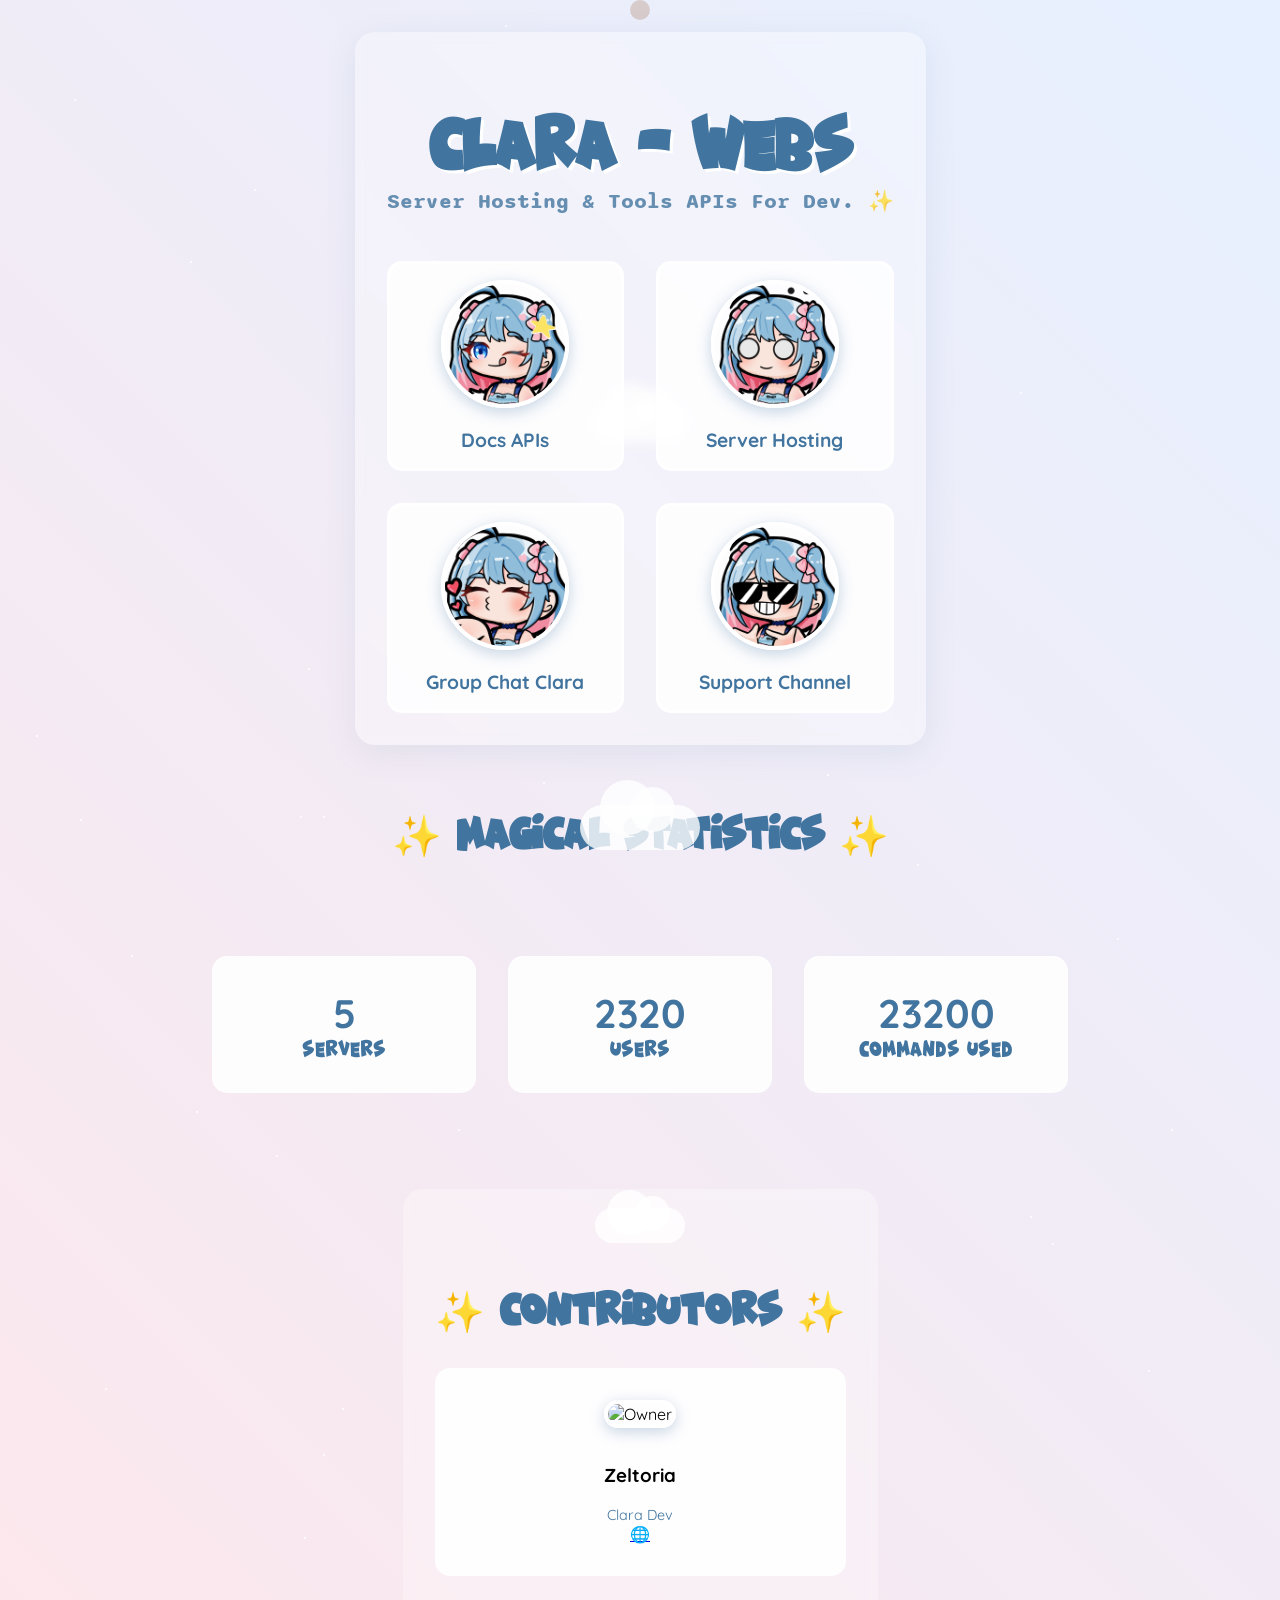
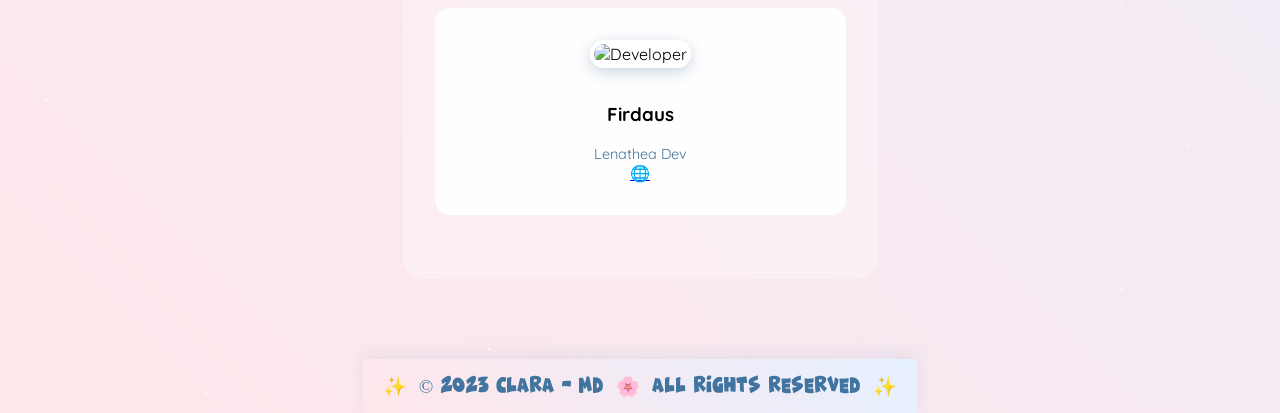
==== index.html @ 3f77d364 "Update index.html" ====
<!DOCTYPE html>
  <html lang="en">
  <head>
      <meta charset="UTF-8">
      <meta name="viewport" content="width=device-width, initial-scale=1.0">
      <title>Clara - MD ✨</title>
      <link href="https://fonts.googleapis.com/css2?family=Varela+Round&display=swap" rel="stylesheet">
<link href="https://fonts.googleapis.com/css2?family=Quicksand:wght@400;500;600&display=swap" rel="stylesheet">
<link rel="icon" type="image/png" href="preview.png">
<link rel="apple-touch-icon" href="preview.png">
<link rel="shortcut icon" type="image/png" href="preview.png">
<meta name="description" content="Clara - Your Kawaii Whatsapp Bot Companion with amazing features and cute interactions">
<meta name="keywords" content="whatsapp bot, clara, kawaii, anime, cute bot">
<meta property="og:title" content="Clara - MD ✨">
<meta property="og:description" content="Your Kawaii Assistant for Whatsapp Tools">
<meta property="og:image" content="preview.png">
<link rel="preload" href="Funny & Cute.otf" as="font" type="font/otf" crossorigin>
<link rel="preconnect" href="https://fonts.googleapis.com">
<meta name="theme-color" content="#41749e">
<meta property="og:image:type" content="image/png">
<meta property="og:image:width" content="1200">
<meta property="og:image:height" content="630">
<meta name="twitter:card" content="summary_large_image">
<meta name="twitter:image" content="preview.png">
<audio autoplay loop hidden>
  <source src="song.mp3" type="audio/mpeg">
</audio>
      <style>
@import url('https://fonts.googleapis.com/css2?family=Quicksand:wght@300;400;500;600;700&display=swap');

body {
    font-family: 'Quicksand', sans-serif;
    font-weight: 400;
}

p, span, div {
    font-family: 'Quicksand', sans-serif;
    font-weight: 400;
}

strong, b {
    font-weight: 600;
}

          @font-face {
              font-family: 'FunnyAndCute';
              src: url('Funny & Cute.otf') format('opentype');
          }
          body {
    font-family: 'Quicksand', sans-serif;
}

@font-face {
    font-family: 'Sono-Bold';
    src: url('../Sono-Bold.woff2') format('woff2');
}



.sparkle-emoji {
    color: inherit;
    filter: 
        hue-rotate(45deg) 
        saturate(150%) 
        drop-shadow(0 0 2px #a8d8ff)
        drop-shadow(0 0 2px #ffb7d1);
    animation: sparkle-colors 2s infinite;
}

@keyframes sparkle-colors {
    0% { filter: hue-rotate(0deg) saturate(150%) drop-shadow(0 0 2px #a8d8ff); }
    50% { filter: hue-rotate(45deg) saturate(150%) drop-shadow(0 0 2px #ffb7d1); }
    100% { filter: hue-rotate(0deg) saturate(150%) drop-shadow(0 0 2px #a8d8ff); }
}

@keyframes shimmer {
    0% { background-position: 200% 0; }
    100% { background-position: -200% 0; }
}

          body {
              margin: 0;
              padding: 0;
              background: linear-gradient(45deg, #ffe6ea, #e6f0ff);
              font-family: 'Arial', sans-serif;
              display: flex;
              flex-direction: column;
              align-items: center;
              min-height: 100vh;
              overflow-x: hidden;
              position: relative;
          }

          .cloud {
              position: absolute;
              background: rgba(255, 255, 255, 0.8);
              border-radius: 50px;
              animation: float linear infinite;
              z-index: 1;
          }

          .cloud::before,
          .cloud::after {
              content: '';
              position: absolute;
              background: rgba(255, 255, 255, 0.8);
              border-radius: 50%;
          }

          .cloud-1 {
              width: 100px;
              height: 40px;
              top: 20%;
              animation-duration: 30s;
          }

          .cloud-1::before {
              width: 50px;
              height: 50px;
              top: -20px;
              left: 15px;
          }

          .cloud-1::after {
              width: 40px;
              height: 40px;
              top: -15px;
              left: 45px;
          }

          .cloud-2 {
              width: 120px;
              height: 45px;
              top: 40%;
              animation-duration: 35s;
              animation-delay: -15s;
          }

          .cloud-2::before {
              width: 55px;
              height: 55px;
              top: -25px;
              left: 20px;
          }

          .cloud-2::after {
              width: 45px;
              height: 45px;
              top: -18px;
              left: 50px;
          }

          .cloud-3 {
              width: 90px;
              height: 35px;
              top: 60%;
              animation-duration: 25s;
              animation-delay: -5s;
          }

          .cloud-3::before {
              width: 45px;
              height: 45px;
              top: -18px;
              left: 12px;
          }

          .cloud-3::after {
              width: 35px;
              height: 35px;
              top: -12px;
              left: 40px;
          }

          @keyframes float {
              from {
                  transform: translateX(-200px);
                  left: -200px;
              }
              to {
                  transform: translateX(calc(100vw + 200px));
                  left: 100%;
              }
          }

          .stars {
              position: absolute;
              width: 100%;
              height: 100%;
              pointer-events: none;
              animation: twinkle 1.5s infinite alternate;
          }

          @keyframes twinkle {
              0% { opacity: 0.3; }
              100% { opacity: 0.7; }
          }

          .container {
              text-align: center;
              padding: 2rem;
              max-width: 1200px;
              position: relative;
              z-index: 2;
              background: rgba(255, 255, 255, 0.3);
              backdrop-filter: blur(5px);
              border-radius: 20px;
              box-shadow: 0 8px 32px rgba(65, 116, 158, 0.1);
              margin: 2rem;
          }

          h1 {
              font-family: 'FunnyAndCute', cursive;
              font-size: 4rem;
              color: #41749e;
              text-shadow: 3px 3px 0px #ffffff;
              margin-bottom: 0.5rem;
              animation: wobble 2s ease-in-out infinite;
          }

          .slogan {
    font-family: 'Sono-Bold', cursive;
    font-size: 1.3rem;
    color: #41749e;
    opacity: 0.8;
    margin-bottom: 2rem;
    animation: bounce 2s ease-in-out infinite;
}

          .button-container {
              display: grid;
              grid-template-columns: repeat(auto-fit, minmax(200px, 1fr));
              gap: 2rem;
              margin-top: 3rem;
          }
            .button {
                position: relative;
                transition: all 0.4s cubic-bezier(0.175, 0.885, 0.32, 1.275);
                background: rgba(255, 255, 255, 0.8);
                border: 3px solid rgba(255, 255, 255, 0.9);
                text-decoration: none;
                padding: 1rem;
                border-radius: 15px;
            }

            .button:hover {
                transform: translateY(-8px) scale(1.05);
                background: rgba(255, 255, 255, 0.95);
                box-shadow: 0 15px 30px rgba(65, 116, 158, 0.2);
            }

            .button img {
                width: 120px;
                height: 120px;
                border-radius: 50%;
                border: 4px solid #ffffff;
                box-shadow: 0 4px 15px rgba(65, 116, 158, 0.3);
                transition: transform 0.5s cubic-bezier(0.68, -0.55, 0.265, 1.55);
            }

            .button:hover img {
                transform: rotate(10deg) scale(1.1);
            }
          .button span {
              display: block;
              margin-top: 1rem;
              color: #41749e;
              font-size: 1.2rem;
              font-weight: bold;
          }

          @keyframes wobble {
              0%, 100% { transform: rotate(-3deg); }
              50% { transform: rotate(3deg); }
          }

          @keyframes bounce {
              0%, 100% { transform: translateY(0); }
              50% { transform: translateY(-10px); }
          }

          /* Cute Preloader */
          .preloader {
              position: fixed;
              top: 0;
              left: 0;
              width: 100%;
              height: 100%;
              background: linear-gradient(45deg, #ffe6ea, #e6f0ff);
              display: flex;
              flex-direction: column;
              justify-content: center;
              align-items: center;
              z-index: 9999;
              transition: opacity 0.5s ease-out;
          }
            .loading-cat {
                width: 120px;
                height: 120px;
                background: linear-gradient(45deg, #fff, #ffe6ea);
                border-radius: 50%;
                position: relative;
                animation: catBounce 1.2s ease-in-out infinite alternate;
                box-shadow: 0 10px 25px rgba(65, 116, 158, 0.2);
            }

            .loading-cat::before {
                content: '(^･ω･^)';
                position: absolute;
                font-size: 24px;
                color: #41749e;
                width: 100%;
                text-align: center;
                top: 35%;
            }

            @keyframes catBounce {
                0% { transform: translateY(0) scale(1); }
                100% { transform: translateY(-20px) scale(1.1); }
            }
          .loading-text {
              margin-top: 20px;
              font-family: 'FunnyAndCute', cursive;
              color: #41749e;
              font-size: 1.5rem;
          }

          /* Floating Elements */
          .floating-emoji {
              position: fixed;
              font-size: 24px;
              pointer-events: none;
              animation: float-up 5s cubic-bezier(0.4, 0, 0.2, 1) forwards;
              filter: drop-shadow(0 2px 4px rgba(0, 0, 0, 0.1));
              z-index: 3;
          }

          @keyframes float-up {
              0% { transform: translateY(0) rotate(0deg) scale(1); opacity: 1; }
              50% { transform: translateY(-50vh) rotate(180deg) scale(1.5); opacity: 0.8; }
              100% { transform: translateY(-100vh) rotate(360deg) scale(1); opacity: 0; }
          }
          /* Interactive Cursor */
          .custom-cursor {
              width: 20px;
              height: 20px;
              background: rgba(65, 116, 158, 0.3);
              border-radius: 50%;
              position: fixed;
              pointer-events: none;
              z-index: 9999;
              mix-blend-mode: difference;
              transition: transform 0.1s ease;
          }

          /* Enhanced Button Styles */
          .button {
              transform-style: preserve-3d;
              perspective: 1000px;
          }

          .button:hover {
              transform: translateY(-5px) scale(1.05) rotateY(10deg);
          }
            .button::after {
                position: absolute;
                top: -10px;
                right: -10px;
                background: linear-gradient(45deg, #ff6b88, #ff99ac);
                color: white;
                padding: 8px;
                border-radius: 50%;
                font-size: 14px;
                opacity: 0;
                transform: scale(0) rotate(-45deg);
                transition: 0.4s cubic-bezier(0.175, 0.885, 0.32, 1.275);
                box-shadow: 0 3px 10px rgba(255, 107, 136, 0.3);
            }

            .button:hover::after {
                opacity: 1;
                transform: scale(1.2) rotate(0deg);
            }
          /* Music Note Animation */
          .music-notes {
              position: absolute;
              font-size: 20px;
              color: #41749e;
              opacity: 0;
              animation: float-notes 2s linear infinite;
          }

          .features-section {
    margin-top: 4rem;
    padding: 2rem;
}

.kawaii-title {
    font-family: 'FunnyAndCute', cursive;
    color: #41749e;
    font-size: 2.5rem;
    text-align: center;
    margin-bottom: 2rem;
    animation: bounce 2s infinite;
}

.feature-cards {
    display: grid;
    grid-template-columns: repeat(auto-fit, minmax(250px, 1fr));
    gap: 2rem;
    padding: 1rem;
}

.feature-card {
    background: rgba(255, 255, 255, 0.9);
    border-radius: 20px;
    padding: 2rem;
    text-align: center;
    transition: transform 0.3s;
    cursor: pointer;
}

.feature-card:hover {
    transform: translateY(-10px) scale(1.02);
}

.card-icon {
    font-size: 3rem;
    margin-bottom: 1rem;
}

.stats-section {
    display: flex;
    justify-content: space-around;
    margin: 4rem 0;
    flex-wrap: wrap;
    gap: 2rem;
}

.stat-counter {
    text-align: center;
    background: rgba(255, 255, 255, 0.9);
    padding: 2rem;
    border-radius: 15px;
    min-width: 200px;
}

.count {
    font-size: 2.5rem;
    color: #41749e;
    font-weight: bold;
    display: block;
}

.label {
    font-family: 'FunnyAndCute', cursive;
    color: #41749e;
    font-size: 1.2rem;
}

/* Add to existing styles */
@media (max-width: 768px) {
    .container {
        margin: 1rem;
        padding: 1rem;
    }
    
    h1 {
        font-size: 3rem;
    }
    
    .button-container {
        grid-template-columns: 1fr;
    }
    
    .stats-section {
        flex-direction: column;
        align-items: center;
    }
}

.kawaii-footer {
    text-align: center;
    padding: 15px;
    background: linear-gradient(45deg, #ffe6ea, #e6f0ff);
    color: #41749e;
    font-family: 'FunnyAndCute', cursive;
    font-size: 1.2rem;
    margin-top: 3rem;
    box-shadow: 0 -5px 15px rgba(65, 116, 158, 0.1);
}

.kawaii-footer span {
    display: inline-block;
    margin: 0 5px;
    transform-origin: center;
    animation: sparkle 1.5s infinite;
}

@keyframes sparkle {
    0% { transform: scale(1) rotate(0deg); }
    50% { transform: scale(1.2) rotate(5deg); }
    100% { transform: scale(1) rotate(0deg); }
}

.sparkle {
    position: absolute;
    pointer-events: none;
    background: white;
    border-radius: 50%;
    transform: scale(0);
    animation: sparkleAnimation 0.8s ease-in-out forwards;
}

@keyframes sparkleAnimation {
    0% { transform: scale(0) rotate(0deg); opacity: 1; }
    100% { transform: scale(1) rotate(180deg); opacity: 0; }
}


          @keyframes float-notes {
              0% { transform: translateY(0) rotate(0deg); opacity: 0; }
              50% { opacity: 1; }
              100% { transform: translateY(-50px) rotate(20deg); opacity: 0; }
          }
      </style>
  </head>
  <body>
      <!-- Preloader -->
      <div class="preloader">
          <div class="loading-cat"></div>
          <div class="loading-text">Loading....</div>
      </div>

      <!-- Custom Cursor -->
      <div class="custom-cursor"></div>

      <div class="cloud cloud-1"></div>
      <div class="cloud cloud-2"></div>
      <div class="cloud cloud-3"></div>
      <div class="stars"></div>
      <div class="container">
          <h1>Clara - Webs</h1>
          <div class="slogan">Server Hosting & Tools APIs For Dev. ✨</div>
          <div class="button-container" role="navigation" aria-label="Main navigation">
              <a href="https://api.clara-web.site" class="button" aria-label="View Commands">
                  <img src="command.png" alt="Commands Icon" loading="lazy">
                  <span>Docs APIs</span>
              </a>
              <a href="https://wa.me/6285783108035?text=.menu" class="button" aria-label="View Features">
                  <img src="feature.png" alt="Features Icon" loading="lazy">
                  <span>Server Hosting</span>
              </a>
              <a href="https://chat.whatsapp.com/EtgDg8rnba50aMh8NbysAd?mode=ac_t" class="button" aria-label="Invite Mikuni">
                  <img src="invite.png" alt="Invite Icon" loading="lazy">
                  <span>Group Chat Clara</span>
              </a>
              <a href="https://whatsapp.com/channel/0029Vb6JEVX5a24AhtxRsQ1b" class="button" aria-label="Get Support">
                  <img src="support.png" alt="Support Icon" loading="lazy">
                  <span>Support Channel</span>
              </a>
          </div>
      </div>
        <script>

            
            function createStars() {
                const starsContainer = document.querySelector('.stars');
                for (let i = 0; i < 50; i++) {
                    const star = document.createElement('div');
                    star.style.position = 'absolute';
                    star.style.left = `${Math.random() * 100}%`;
                    star.style.top = `${Math.random() * 100}%`;
                    star.style.width = '2px';
                    star.style.height = '2px';
                    star.style.background = '#fff';
                    star.style.borderRadius = '50%';
                    starsContainer.appendChild(star);
                }
            }
            createStars();

            // Preloader
            window.addEventListener('load', () => {
                setTimeout(() => {
                    document.querySelector('.preloader').style.opacity = '0';
                    setTimeout(() => {
                        document.querySelector('.preloader').style.display = 'none';
                    }, 500);
                }, 1500);
            });

            // Custom Cursor
            document.addEventListener('mousemove', (e) => {
                const cursor = document.querySelector('.custom-cursor');
                cursor.style.left = e.clientX + 'px';
                cursor.style.top = e.clientY + 'px';
            });

            // Floating Emojis on Click
            document.addEventListener('click', (e) => {
                const emojis = ['✨', '♥', '🌸', '🎵', '🌟', '🍡'];
                const emoji = document.createElement('span');
                emoji.className = 'floating-emoji';
                emoji.textContent = emojis[Math.floor(Math.random() * emojis.length)];
                emoji.style.left = e.clientX + 'px';
                emoji.style.top = e.clientY + 'px';
                document.body.appendChild(emoji);
                setTimeout(() => emoji.remove(), 4000);
            });

            // Music Notes around Title
            function createMusicNote() {
                const container = document.querySelector('h1');
                const note = document.createElement('span');
                note.className = 'music-notes';
                note.textContent = '♪';
                note.style.left = Math.random() * 100 + '%';
                container.appendChild(note);
                setTimeout(() => note.remove(), 2000);
            }

            setInterval(createMusicNote, 1000);

            function animateCounters() {
                const counters = document.querySelectorAll('.count');
                counters.forEach(counter => {
                    const target = parseInt(counter.getAttribute('data-target'));
                    const duration = 2000; // 2 seconds
                    const increment = target / (duration / 16);
                    let current = 0;

                    const updateCounter = () => {
                        current += increment;
                        if (current < target) {
                            counter.textContent = Math.ceil(current);
                            requestAnimationFrame(updateCounter);
                        } else {
                            counter.textContent = target;
                        }
                    };
                    updateCounter();
                });
            }
document.querySelectorAll('.feature-card').forEach(card => {
    card.addEventListener('mouseover', () => {
        const emoji = document.createElement('span');
        emoji.className = 'floating-emoji';
        emoji.textContent = card.querySelector('.card-icon').textContent;
        emoji.style.left = `${Math.random() * card.offsetWidth + card.offsetLeft}px`;
        emoji.style.top = `${card.offsetTop}px`;
        document.body.appendChild(emoji);
    });
});

document.querySelectorAll('.portal-link').forEach(link => {
    link.addEventListener('mouseenter', () => {
        const sparkle = document.createElement('div');
        sparkle.className = 'sparkle';
        sparkle.style.left = Math.random() * 100 + '%';
        sparkle.style.top = Math.random() * 100 + '%';
        link.appendChild(sparkle);
        setTimeout(() => sparkle.remove(), 800);
    });
});

document.querySelectorAll('.magic-card').forEach(card => {
    card.addEventListener('mousemove', (e) => {
        const rect = card.getBoundingClientRect();
        const x = e.clientX - rect.left;
        const y = e.clientY - rect.top;
        
        card.style.transform = `
            perspective(1000px)
            rotateX(${(y - rect.height/2) / 20}deg)
            rotateY(${(x - rect.width/2) / 20}deg)
            translateZ(10px)
        `;
    });
    
    card.addEventListener('mouseleave', () => {
        card.style.transform = 'none';
    });
});


            window.addEventListener('load', () => {
                animateCounters();
            });
        </script>
    </body>
  </html>
    </div>
</section>
  <!-- Add before stats section -->
  <div class="section-heading">
      <h2 class="kawaii-title">✨ Magical Statistics ✨</h2>
  </div>

  <div class="stats-section">
      <div class="stat-counter">
          <span class="count" data-target="20">TBA</span>
          <span class="label">Servers</span>
      </div>
      <div class="stat-counter">
          <span class="count" data-target="10000">TBA</span>
          <span class="label">Users</span>
      </div>
      <div class="stat-counter">
          <span class="count" data-target="100000">TBA</span>
          <span class="label">Commands Used</span>
      </div>
  </div>
  <script>
        document.addEventListener("DOMContentLoaded", function() {
            const counters = document.querySelectorAll('.count');
            counters.forEach(counter => {
                const target = +counter.getAttribute('data-target');
                let count = 0;
                const updateCount = () => {
                    if (count < target) {
                        count++;
                        counter.textContent = count;
                        setTimeout(updateCount, 75); // Adjust speed here
                    } else {
                        counter.textContent = target; // Ensure it ends at the target
                    }
                };
                updateCount();
            });
        });
  </script>

  <section class="team-section">
      <h2 class="kawaii-title">✨ Contributors ✨</h2>
      <div class="team-grid">
          <div class="team-card">
              <img src="https://static.promediateknologi.id/crop/0x129:1440x902/750x500/webp/photo/p1/844/2025/01/08/1000015577-2830891993.jpg" alt="Owner" class="team-avatar">
              <h3>Zeltoria</h3>
              <span class="team-role">Clara Dev</span>
              <div class="social-links">
                  <a href="https://github.com/Zeltoria" class="social-icon">🌐</a>
           </div>
          </div>
          <div class="team-card">
              <img src="https://cdn1-production-images-kly.akamaized.net/NKU5cbFBOWpqtLc3vMhr_tMqauA=/800x800/smart/filters:quality(75):strip_icc():format(webp)/kly-media-production/medias/4625469/original/064247900_1698333191-freya_body_lipt6.jpg" alt="Developer" class="team-avatar">
              <h3>Firdaus</h3>
              <span class="team-role">Lenathea Dev</span>
              <div class="social-links">
                  <a href="https://github.com/leanathea" class="social-icon">🌐</a>
           </div>
          </div>
      </div>
  </section>
  <footer class="kawaii-footer">
    <span>✨</span> © 2023 Clara - MD <span>🌸</span> All Rights Reserved <span>✨</span>
</footer>


 <style> 
.team-section {
    padding: 4rem 2rem;
    background: rgba(255, 255, 255, 0.3);
    backdrop-filter: blur(5px);
    margin: 2rem;
    border-radius: 20px;
}

.team-grid {
    display: grid;
    grid-template-columns: repeat(auto-fit, minmax(250px, 1fr));
    gap: 2rem;
    margin-top: 2rem;
}

.team-card {
    background: rgba(255, 255, 255, 0.9);
    padding: 2rem;
    border-radius: 15px;
    text-align: center;
    transition: transform 0.3s ease;
}

.team-card:hover {
    transform: translateY(-10px);
}

.team-avatar {
    width: 120px;
    height: 120px;
    border-radius: 15px;
    object-fit: cover;
    border: 4px solid #ffffff;
    box-shadow: 0 4px 15px rgba(65, 116, 158, 0.3);
    margin-bottom: 1rem;
    transition: transform 0.3s ease;
}

.team-avatar:hover {
    transform: scale(1.1);
    box-shadow: 0 8px 25px rgba(65, 116, 158, 0.4);
}

.team-role {
    color: #41749e;
    font-size: 0.9rem;
    margin-top: 0.5rem;
    display: block;
}



</style>
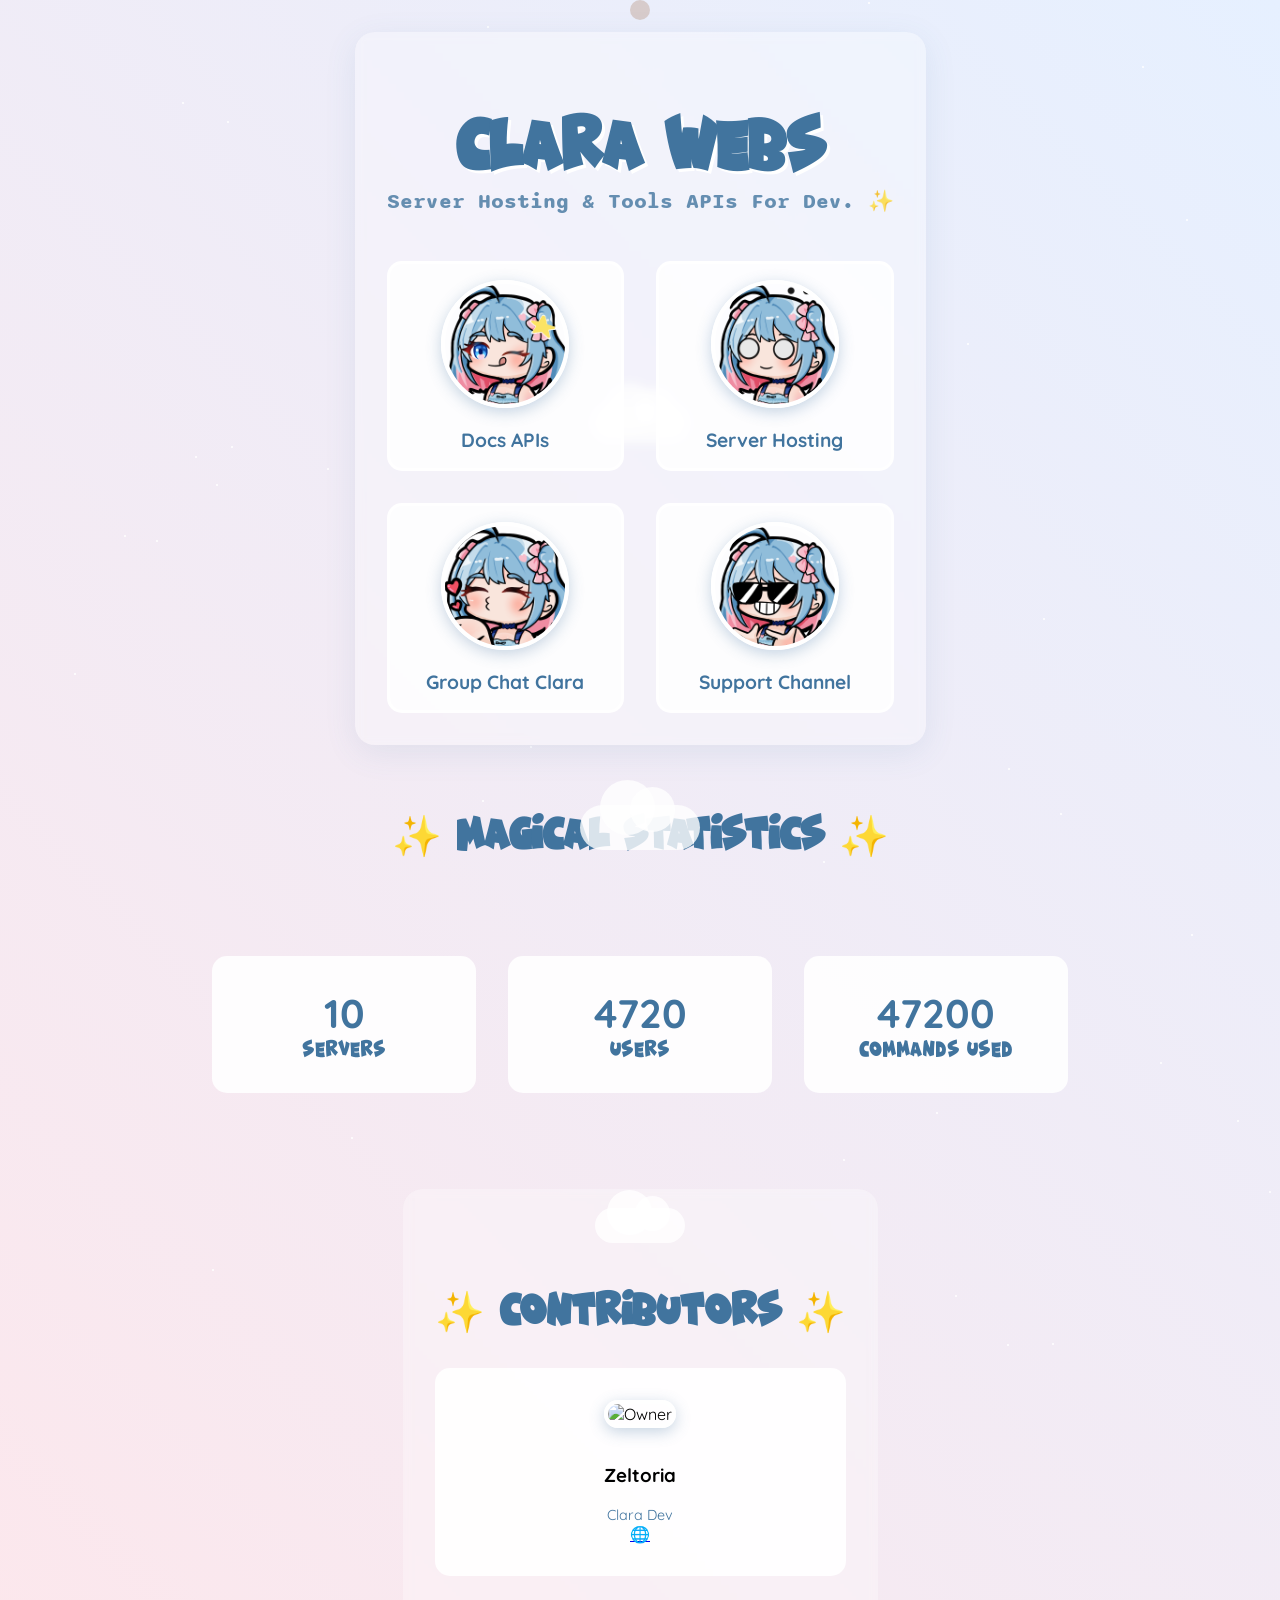
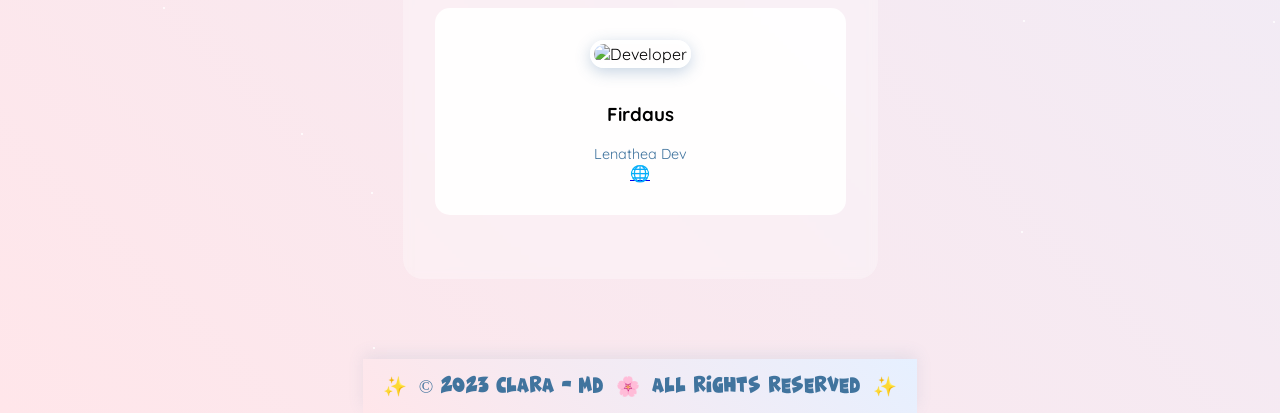
==== commit e659195c: "Update index.html" ====
--- a/index.html
+++ b/index.html
@@ -23,7 +23,7 @@
 <meta name="twitter:card" content="summary_large_image">
 <meta name="twitter:image" content="preview.png">
 <audio autoplay loop hidden>
-  <source src="song.mp3" type="audio/mpeg">
+  <source src="./song.mp3" type="audio/mpeg">
 </audio>
       <style>
 @import url('https://fonts.googleapis.com/css2?family=Quicksand:wght@300;400;500;600;700&display=swap');
@@ -540,7 +540,7 @@
       <div class="cloud cloud-3"></div>
       <div class="stars"></div>
       <div class="container">
-          <h1>Clara - Webs</h1>
+          <h1>Clara Webs</h1>
           <div class="slogan">Server Hosting & Tools APIs For Dev. ✨</div>
           <div class="button-container" role="navigation" aria-label="Main navigation">
               <a href="https://api.clara-web.site" class="button" aria-label="View Commands">
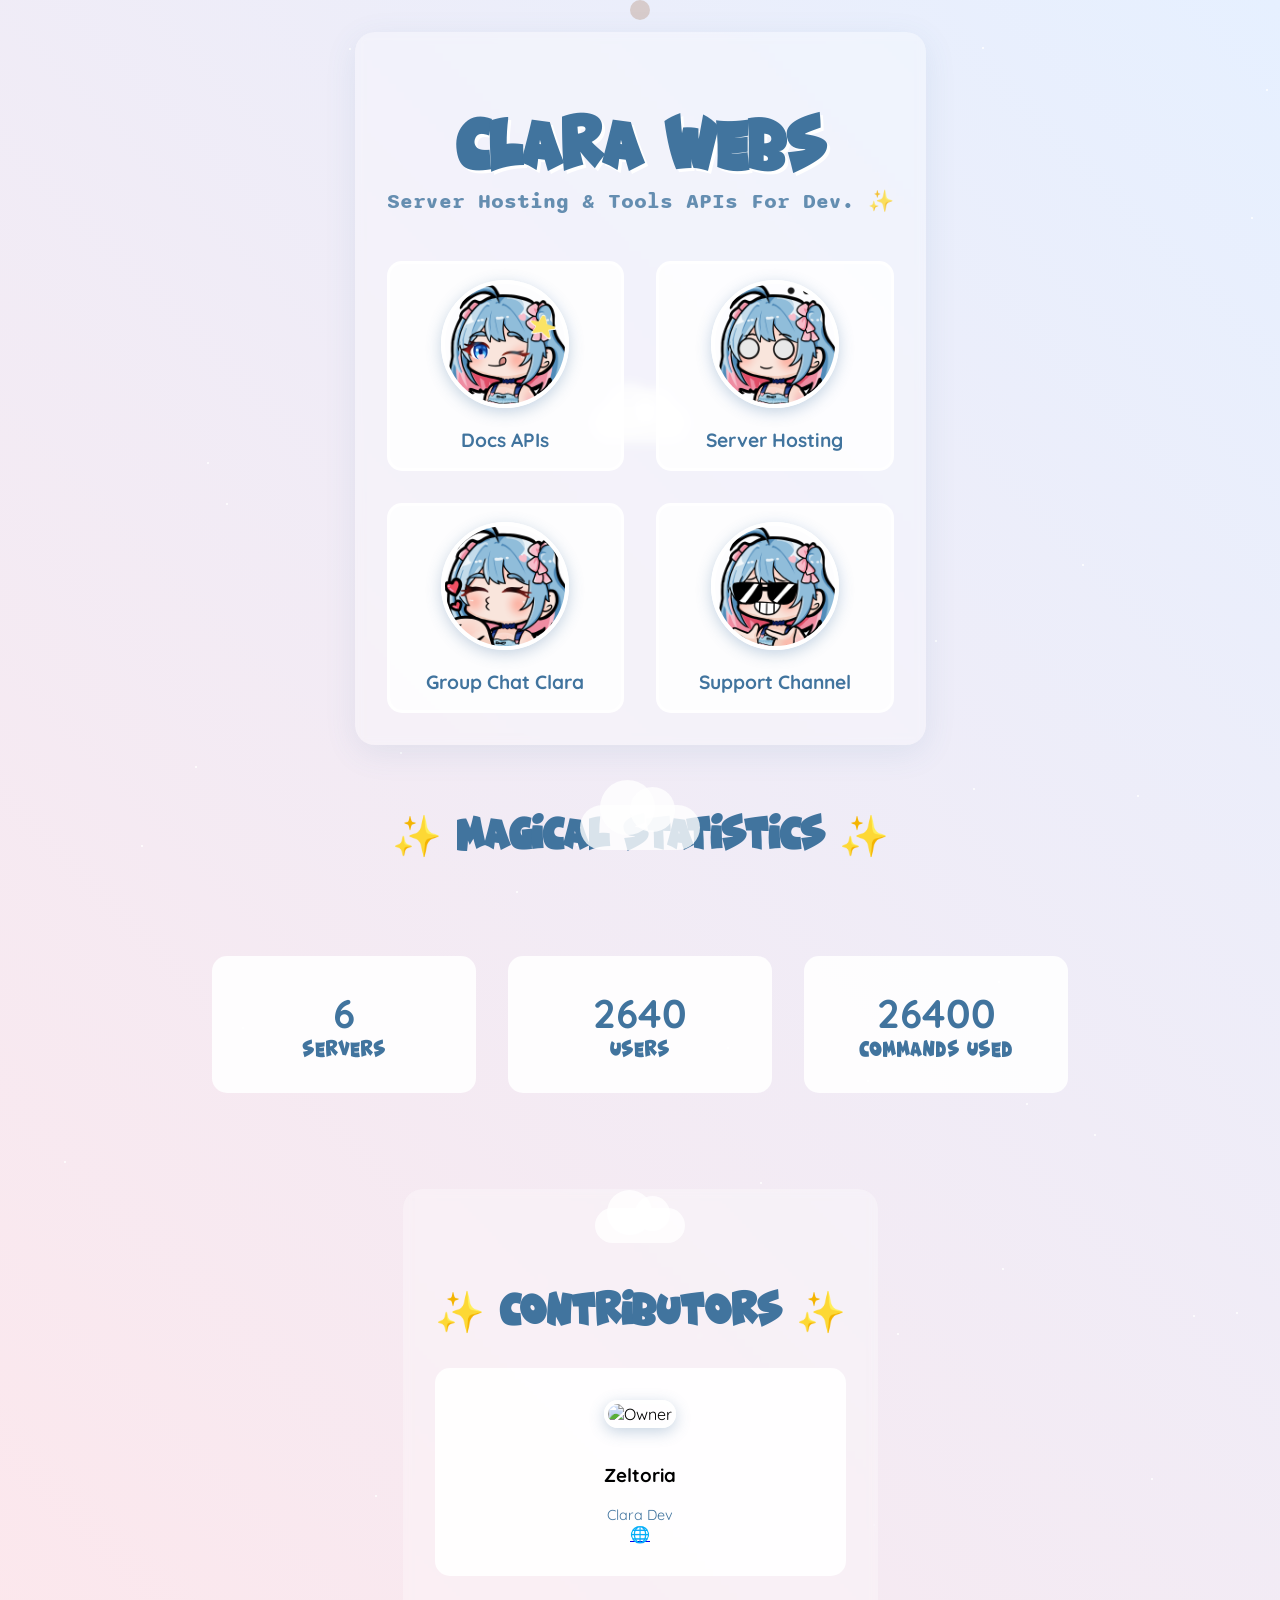
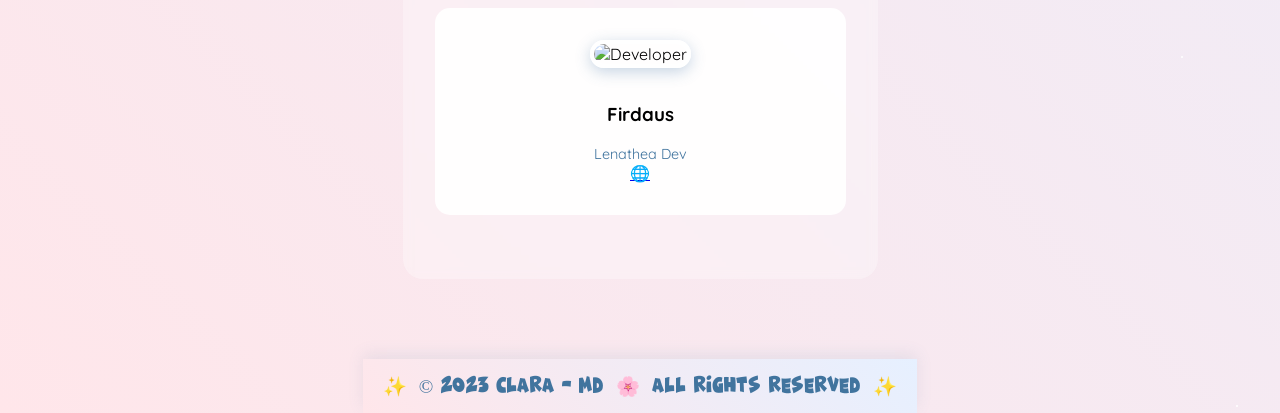
==== commit af26fdd2: "Update index.html" ====
--- a/index.html
+++ b/index.html
@@ -22,9 +22,7 @@
 <meta property="og:image:height" content="630">
 <meta name="twitter:card" content="summary_large_image">
 <meta name="twitter:image" content="preview.png">
-<audio autoplay loop hidden>
-  <source src="./song.mp3" type="audio/mpeg">
-</audio>
+<audio autoplay="autoplay" hidden="hidden" src="song.mp3"></audio>
       <style>
 @import url('https://fonts.googleapis.com/css2?family=Quicksand:wght@300;400;500;600;700&display=swap');
 
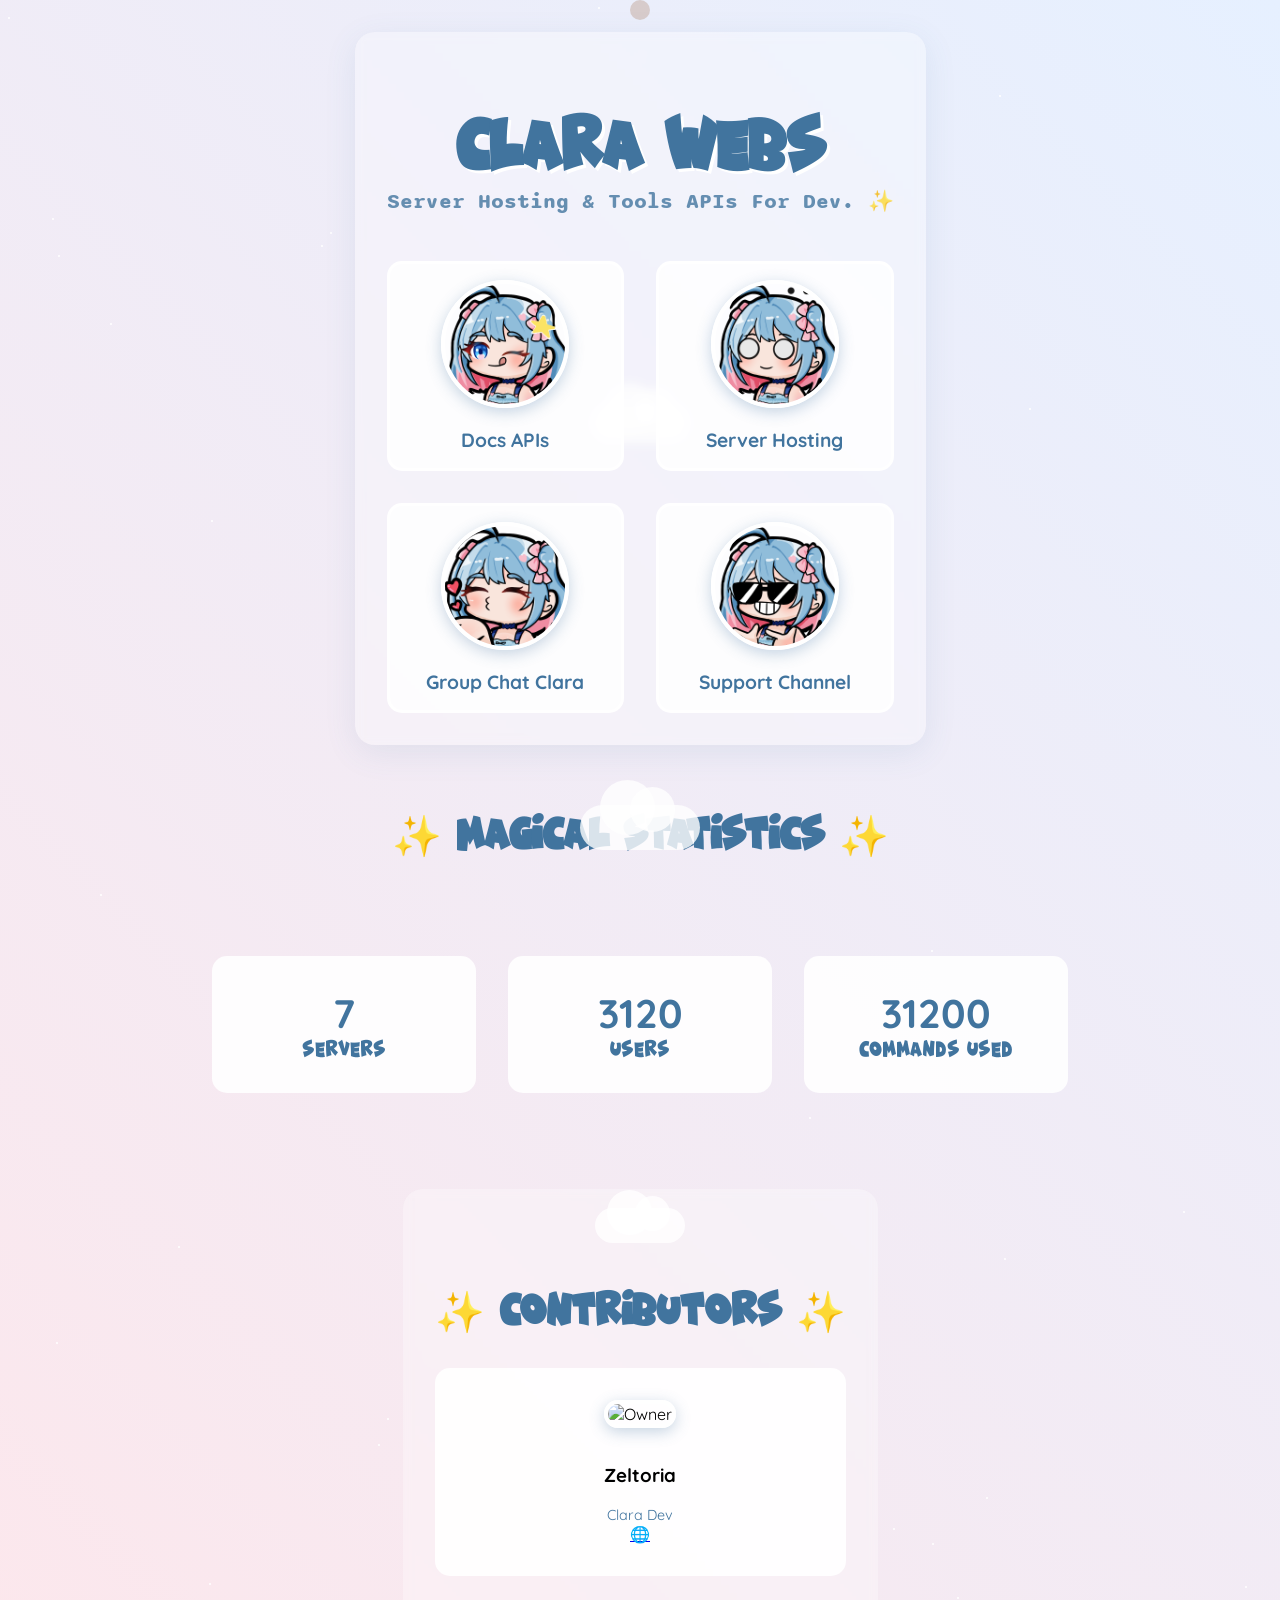
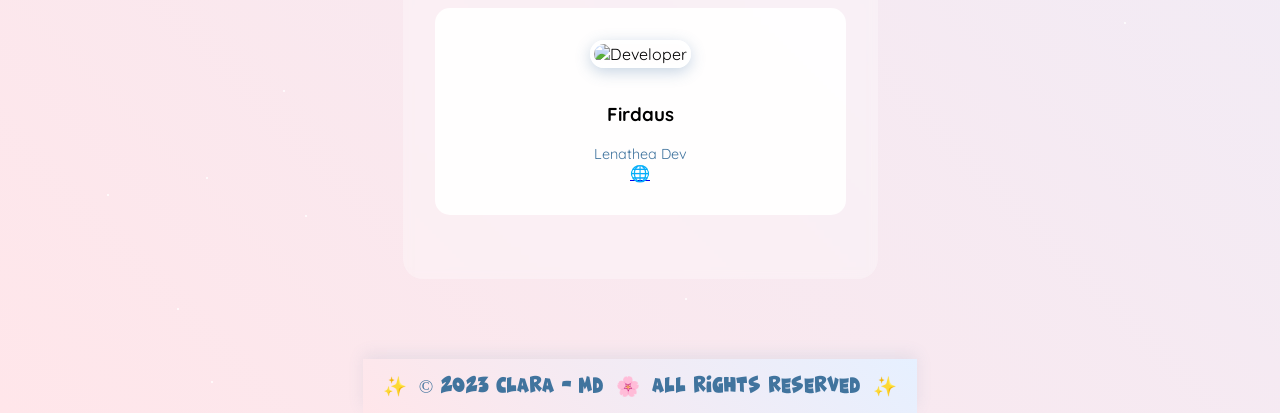
==== commit a7c34043: "Update index.html" ====
--- a/index.html
+++ b/index.html
@@ -5,6 +5,7 @@
       <meta name="viewport" content="width=device-width, initial-scale=1.0">
       <title>Clara - MD ✨</title>
       <link href="https://fonts.googleapis.com/css2?family=Varela+Round&display=swap" rel="stylesheet">
+<audio autoplay="autoplay" hidden="hidden" src="./song.mp3"></audio>
 <link href="https://fonts.googleapis.com/css2?family=Quicksand:wght@400;500;600&display=swap" rel="stylesheet">
 <link rel="icon" type="image/png" href="preview.png">
 <link rel="apple-touch-icon" href="preview.png">
@@ -22,8 +23,7 @@
 <meta property="og:image:height" content="630">
 <meta name="twitter:card" content="summary_large_image">
 <meta name="twitter:image" content="preview.png">
-<audio autoplay="autoplay" hidden="hidden" src="song.mp3"></audio>
-      <style>
+    <style>
 @import url('https://fonts.googleapis.com/css2?family=Quicksand:wght@300;400;500;600;700&display=swap');
 
 body {
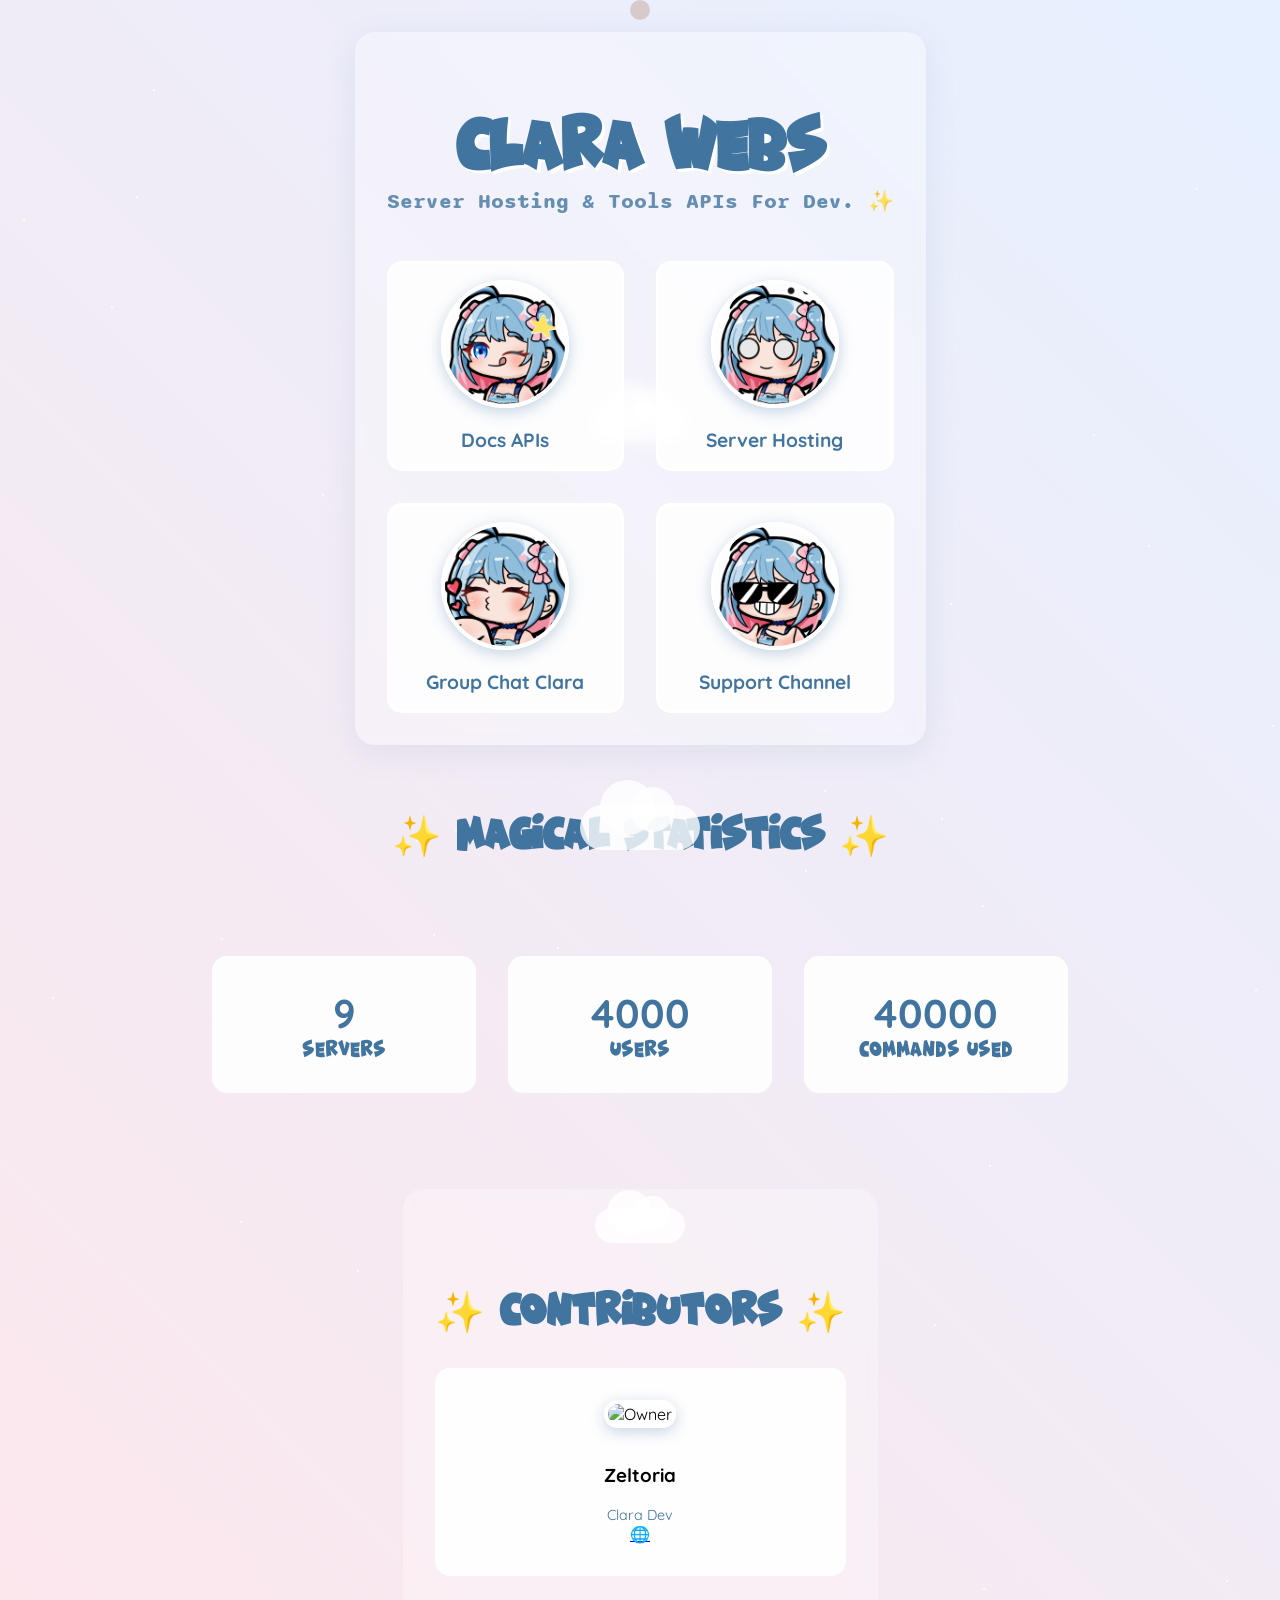
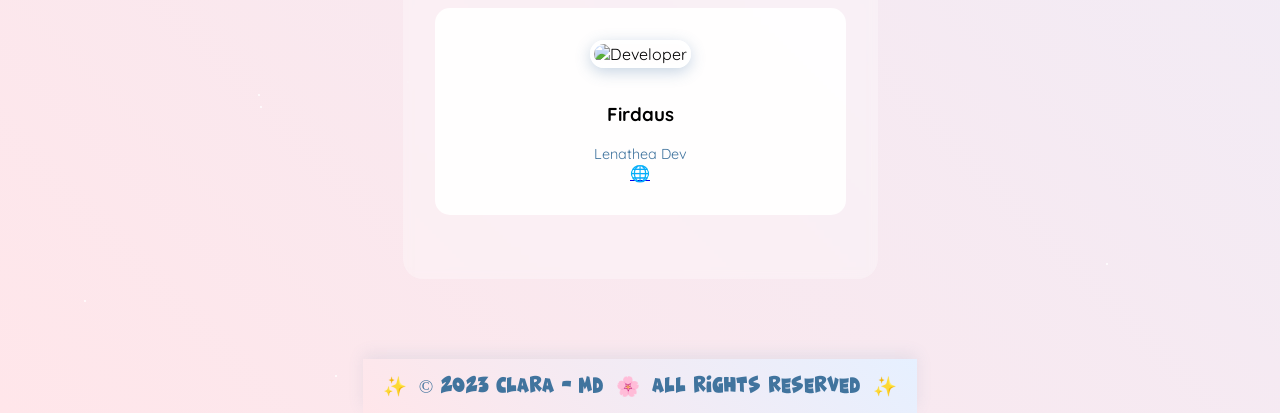
==== commit 646e1b26: "Update index.html" ====
--- a/index.html
+++ b/index.html
@@ -5,7 +5,7 @@
       <meta name="viewport" content="width=device-width, initial-scale=1.0">
       <title>Clara - MD ✨</title>
       <link href="https://fonts.googleapis.com/css2?family=Varela+Round&display=swap" rel="stylesheet">
-<audio autoplay="autoplay" hidden="hidden" src="./song.mp3"></audio>
+<audio autoplay="autoplay" hidden="hidden" src="https://media1.vocaroo.com/mp3/19npXdEiFjs2"></audio>
 <link href="https://fonts.googleapis.com/css2?family=Quicksand:wght@400;500;600&display=swap" rel="stylesheet">
 <link rel="icon" type="image/png" href="preview.png">
 <link rel="apple-touch-icon" href="preview.png">
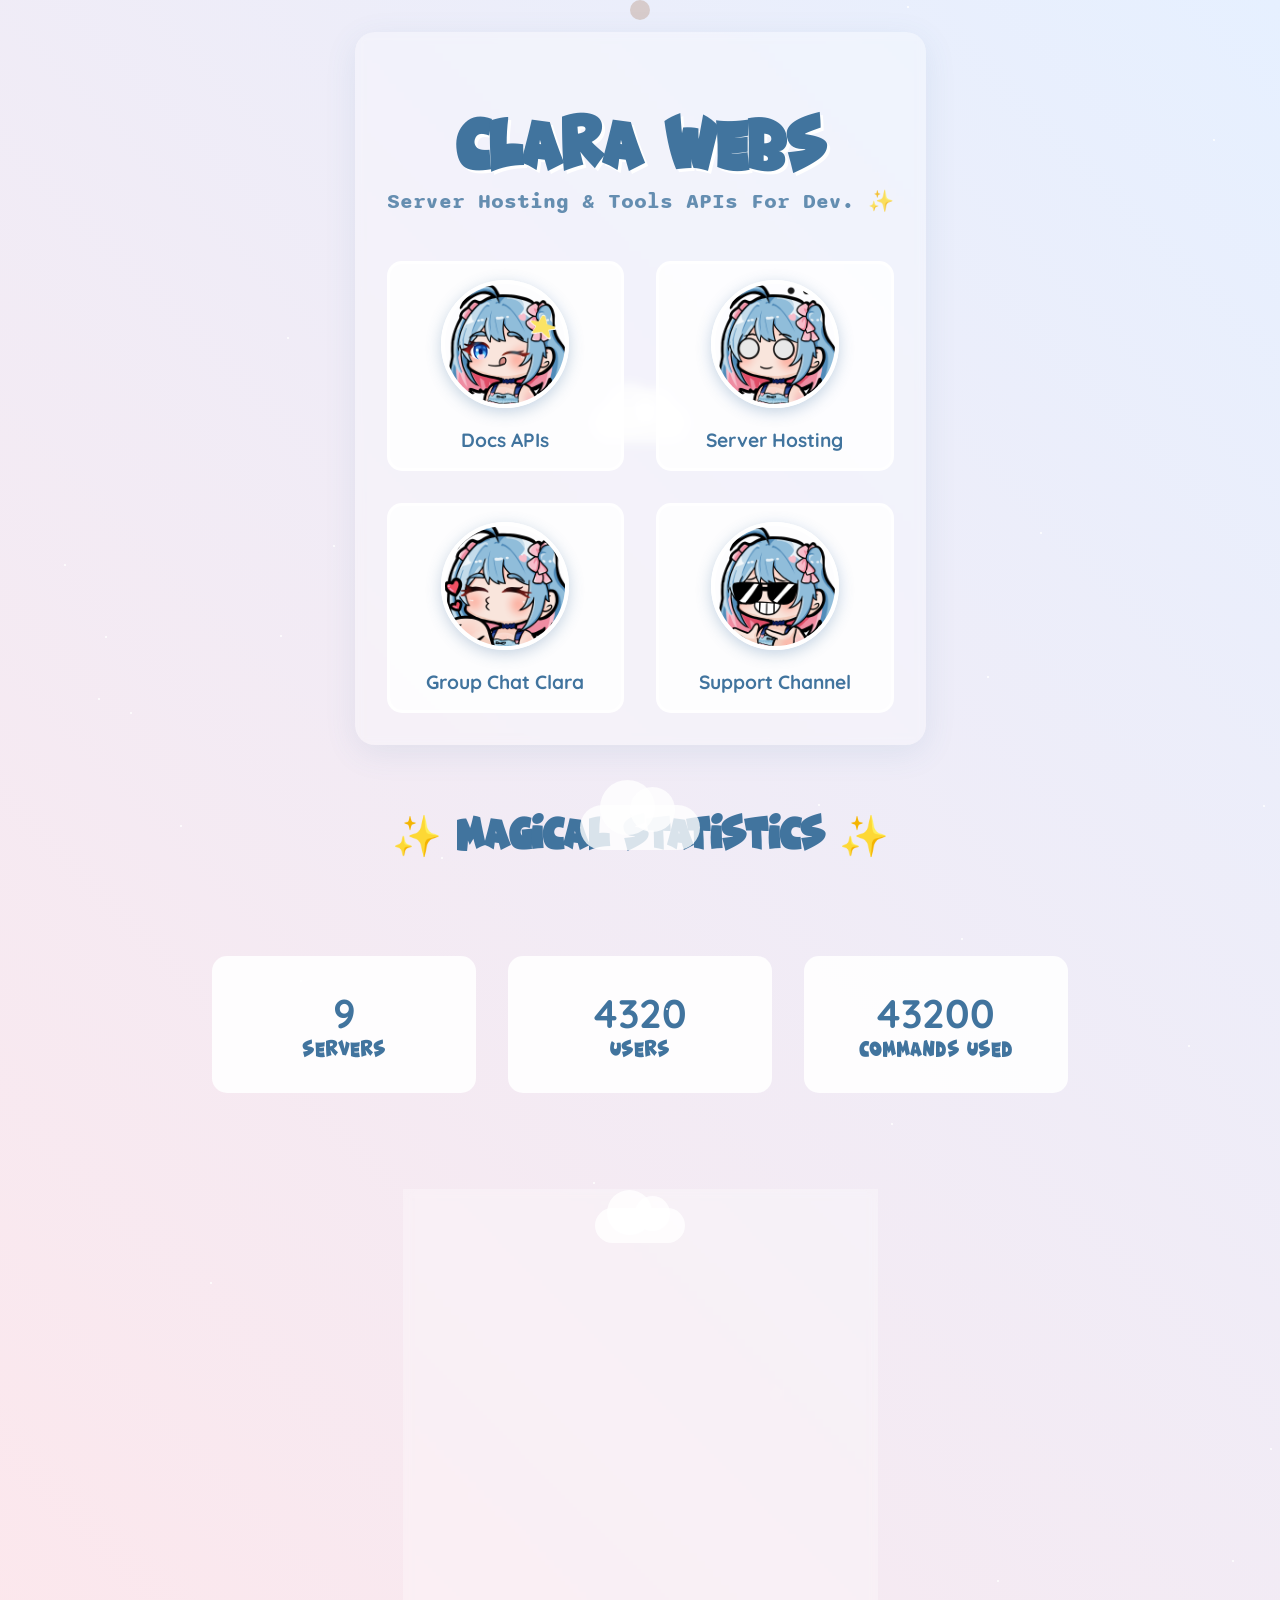
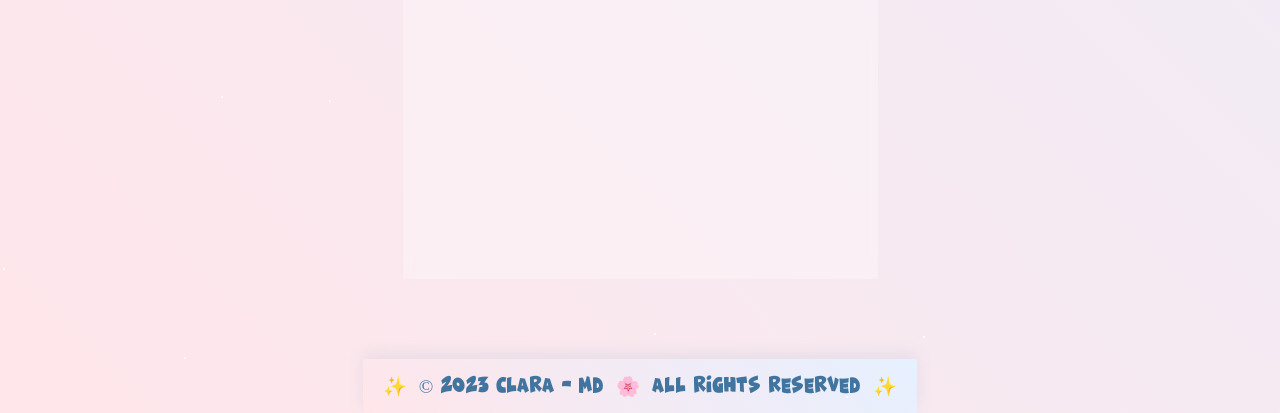
==== commit 2e520a5e: "Update index.html" ====
--- a/index.html
+++ b/index.html
@@ -5,7 +5,6 @@
       <meta name="viewport" content="width=device-width, initial-scale=1.0">
       <title>Clara - MD ✨</title>
       <link href="https://fonts.googleapis.com/css2?family=Varela+Round&display=swap" rel="stylesheet">
-<audio autoplay="autoplay" hidden="hidden" src="https://media1.vocaroo.com/mp3/19npXdEiFjs2"></audio>
 <link href="https://fonts.googleapis.com/css2?family=Quicksand:wght@400;500;600&display=swap" rel="stylesheet">
 <link rel="icon" type="image/png" href="preview.png">
 <link rel="apple-touch-icon" href="preview.png">
@@ -522,6 +521,7 @@
               100% { transform: translateY(-50px) rotate(20deg); opacity: 0; }
           }
       </style>
+  <audio autoplay="autoplay" hidden="hidden" src="https://clara-web.site/song.mp3"></audio>
   </head>
   <body>
       <!-- Preloader -->
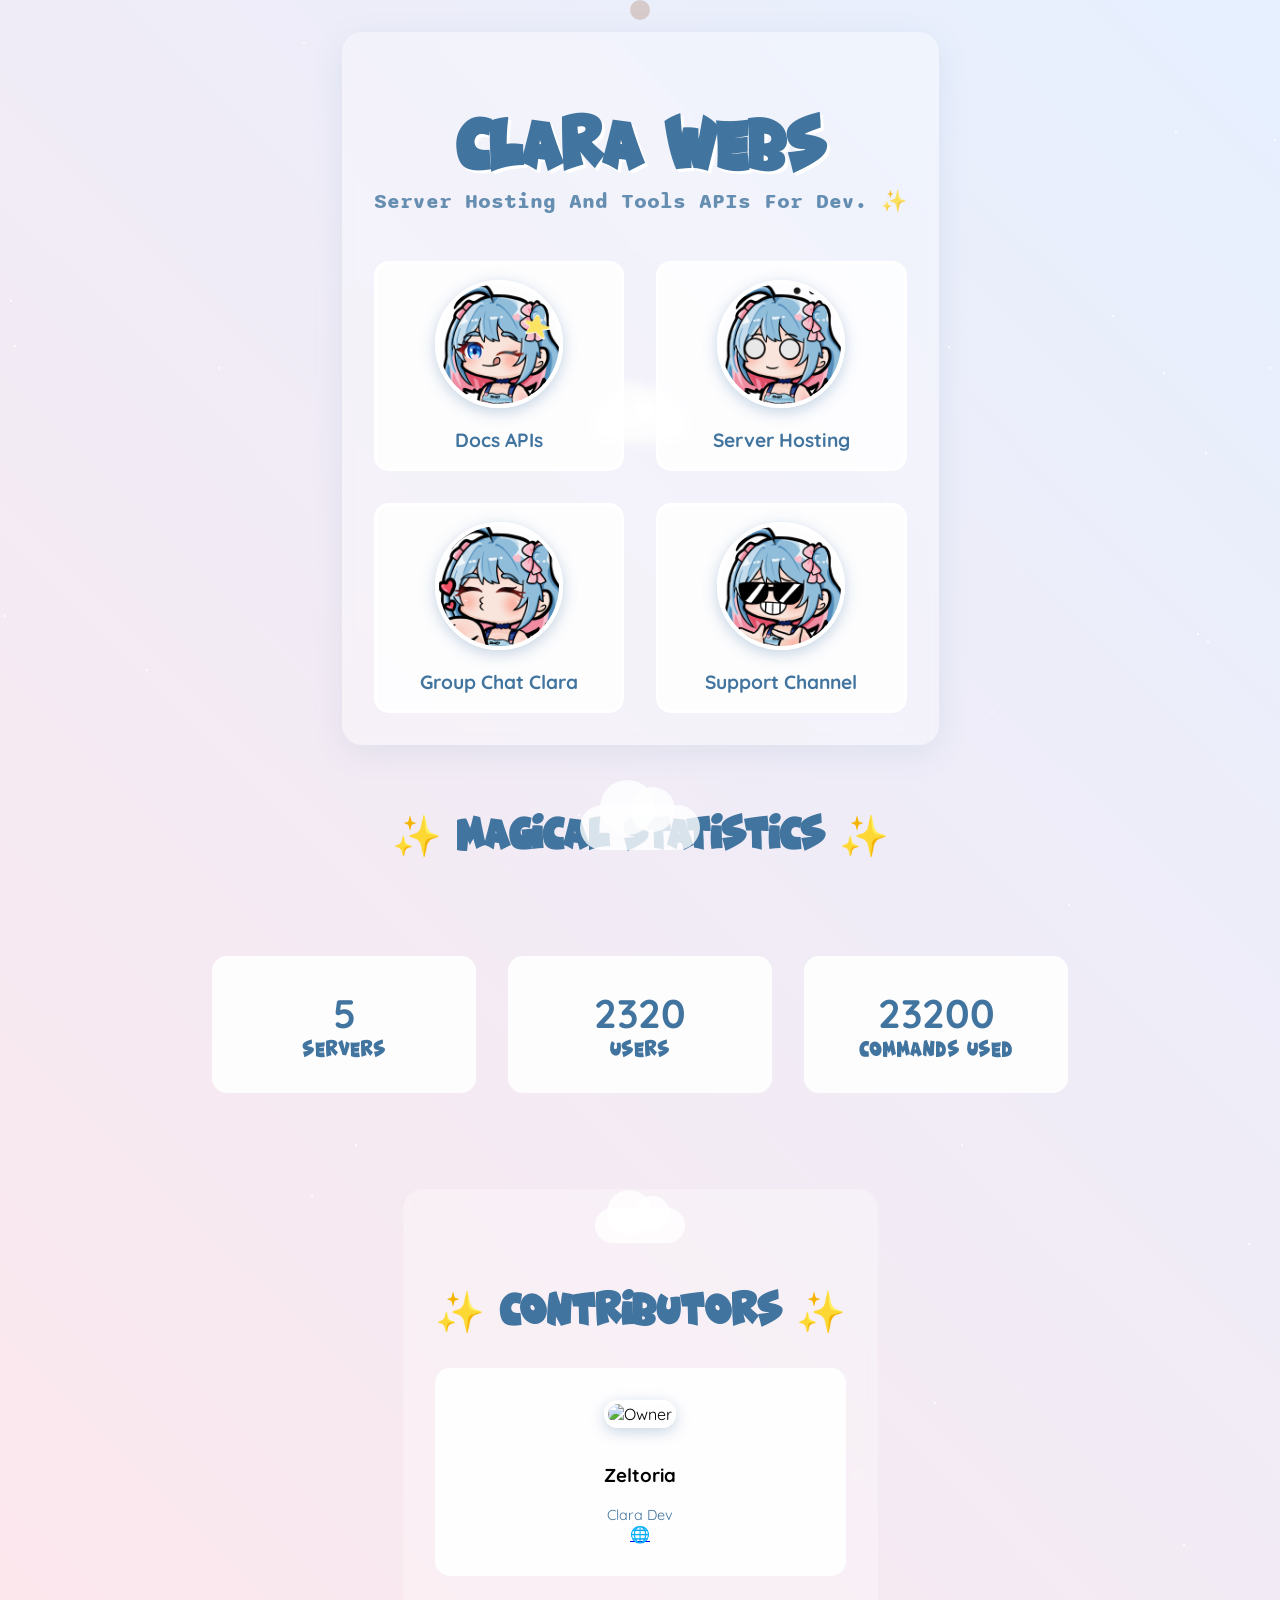
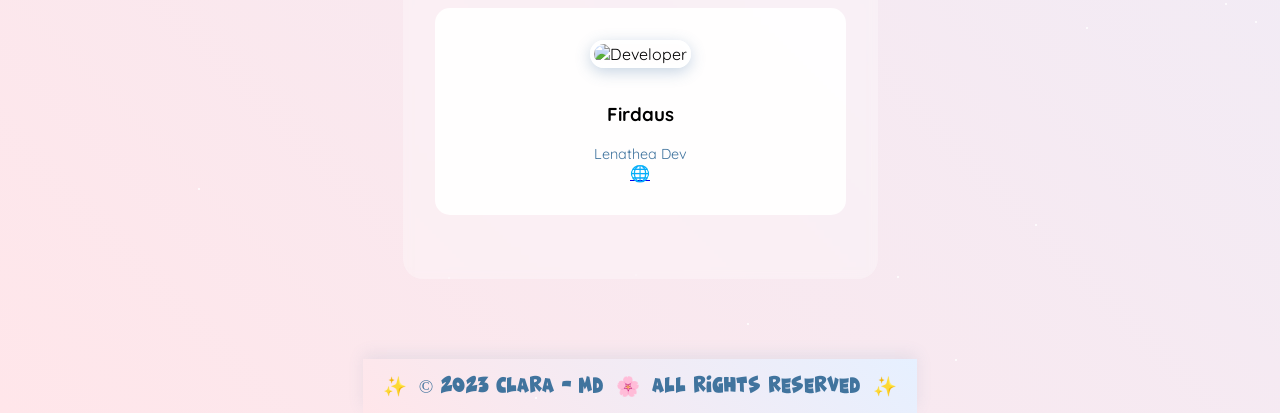
==== commit 495d91b1: "Update index.html" ====
--- a/index.html
+++ b/index.html
@@ -539,13 +539,13 @@
       <div class="stars"></div>
       <div class="container">
           <h1>Clara Webs</h1>
-          <div class="slogan">Server Hosting & Tools APIs For Dev. ✨</div>
+          <div class="slogan">Server Hosting And Tools APIs For Dev. ✨</div>
           <div class="button-container" role="navigation" aria-label="Main navigation">
               <a href="https://api.clara-web.site" class="button" aria-label="View Commands">
                   <img src="command.png" alt="Commands Icon" loading="lazy">
                   <span>Docs APIs</span>
               </a>
-              <a href="https://wa.me/6285783108035?text=.menu" class="button" aria-label="View Features">
+              <a href="https://panel.clara-web.site/" class="button" aria-label="View Features">
                   <img src="feature.png" alt="Features Icon" loading="lazy">
                   <span>Server Hosting</span>
               </a>
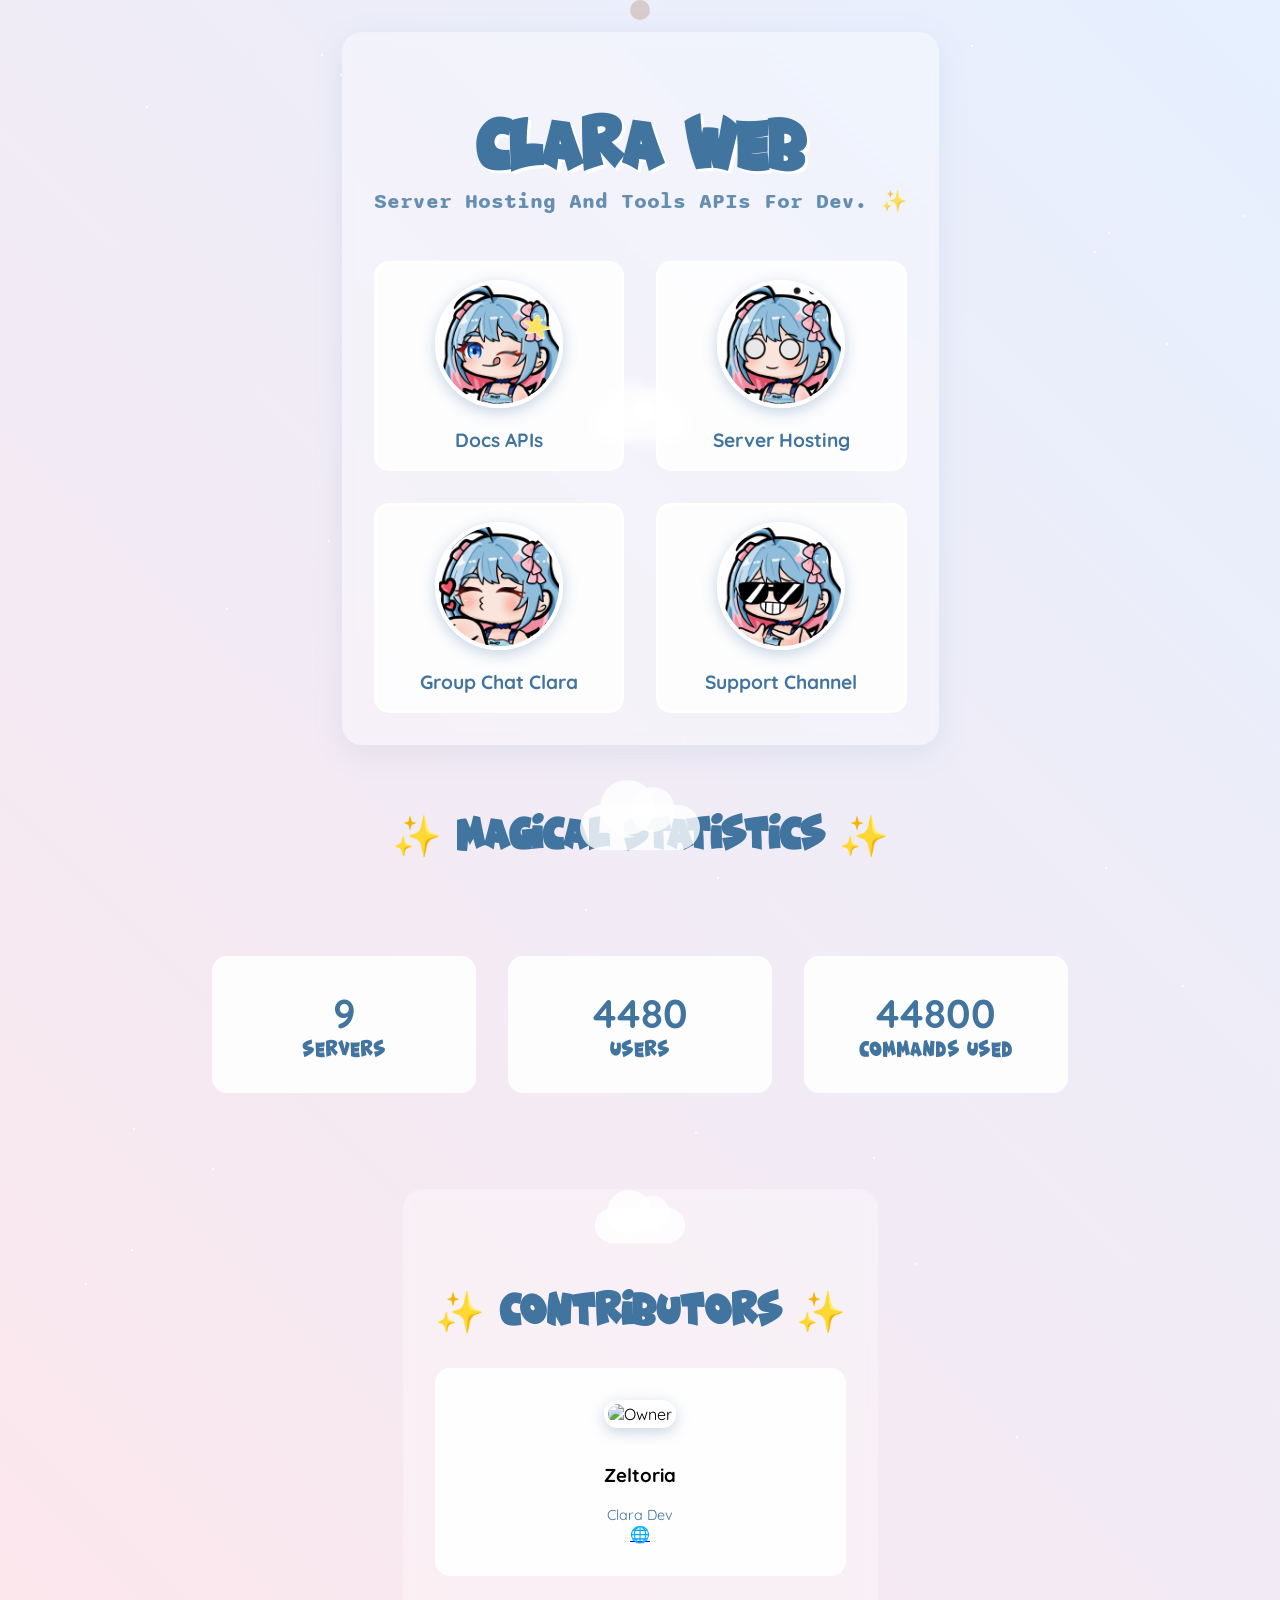
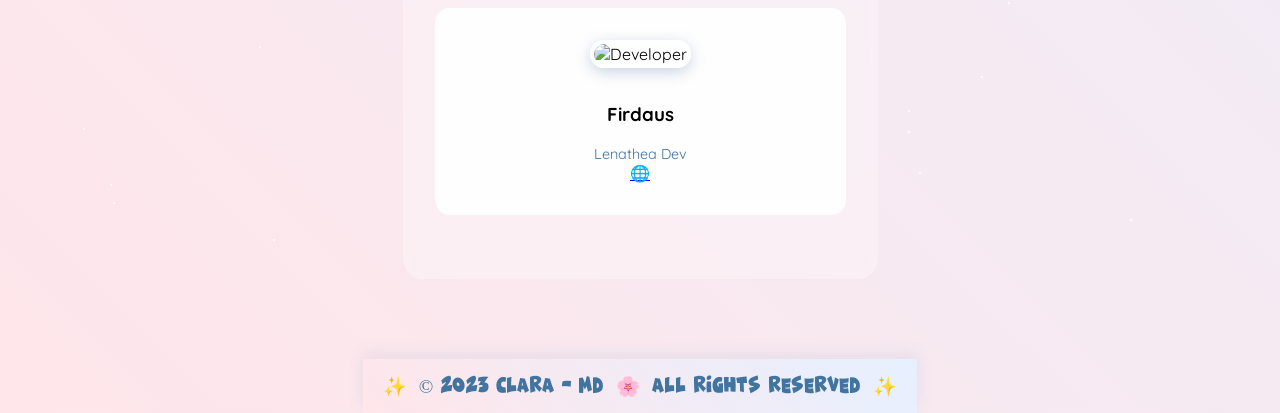
==== commit 1ff55f9c: "Update index.html" ====
--- a/index.html
+++ b/index.html
@@ -538,7 +538,7 @@
       <div class="cloud cloud-3"></div>
       <div class="stars"></div>
       <div class="container">
-          <h1>Clara Webs</h1>
+          <h1>Clara Web</h1>
           <div class="slogan">Server Hosting And Tools APIs For Dev. ✨</div>
           <div class="button-container" role="navigation" aria-label="Main navigation">
               <a href="https://api.clara-web.site" class="button" aria-label="View Commands">
